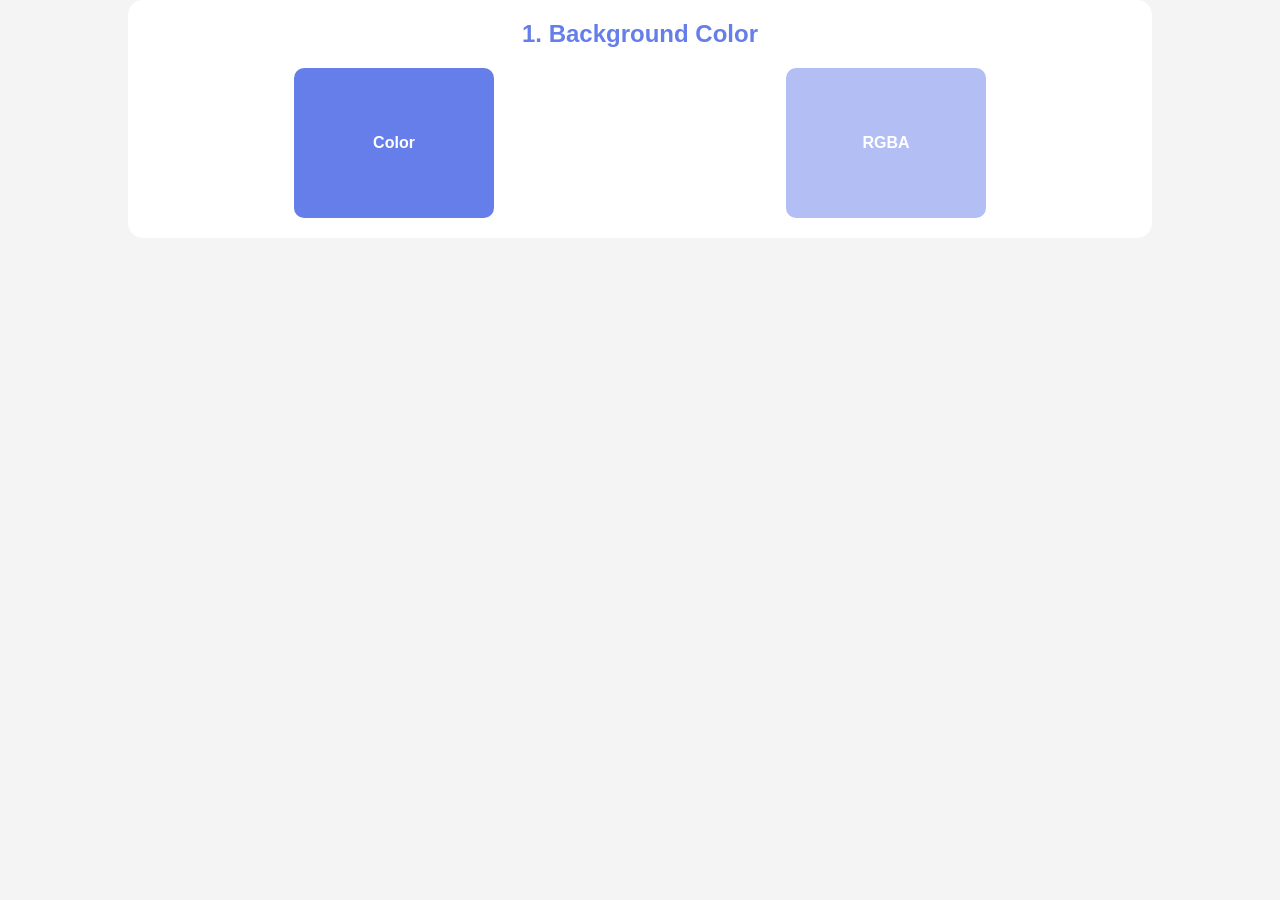
==== index.html @ f100b33e "Background color" ====
<!DOCTYPE html>
<html lang="en">
<head>
    <meta charset="UTF-8">
    <meta name="viewport" content="width=device-width, initial-scale=1.0">
    <title>CSS Background</title>
    <link href="style.css" rel="stylesheet">
</head>
<body>
    <main>
        <section>
        <h1>1. Background Color</h1>
        <div class="bg__example__box">
            <div class="color">Color</div>
            <div class="rgba">RGBA</div>
        </div>
        </section>
    </main>
</body>
</html>
---- style.css ----
* {
    margin: 0;
    padding: 0;
    box-sizing: border-box;
}
body {
    font-family: Arial, sans-serif;
    background-color: #f4f4f4 ;
}
main {
    background-color: #ffff;
    max-width: 80%;
    margin: auto;
    padding: 20px;
    border-radius: 15px;
}
main h1 {
    text-align: center;
    color: #667eea;
    margin-bottom: 20px;;
}
.bg__example__box {
    display: flex;
    justify-content: space-around;
}
.color {
    height: 150px;
    width: 200px;
    background-color: #667eea;
    border-radius: 10px;
    display: flex;
    justify-content: center;
    align-items: center;
    font-weight: bold;
    color: white;
}
.rgba {
    height: 150px;
    width: 200px;
    background-color: rgba(102, 126, 234, 0.5);
    border-radius: 10px;
    display: flex;
    justify-content: center;
    align-items: center;
    font-weight: bold;
    color: white;
}
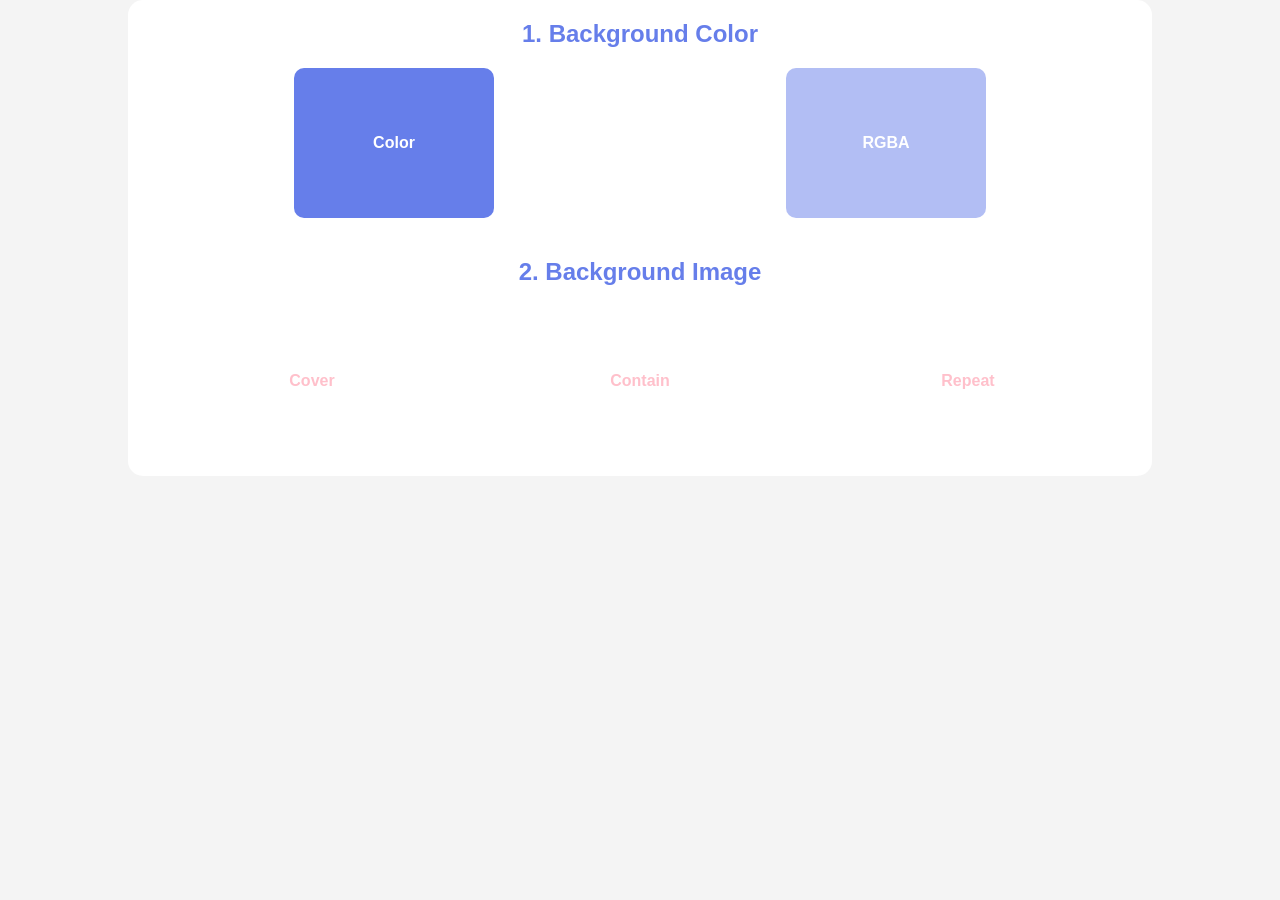
==== commit 4dd9204d: "Background Image Properties" ====
--- a/index.html
+++ b/index.html
@@ -9,12 +9,20 @@
 <body>
     <main>
         <section>
-        <h1>1. Background Color</h1>
-        <div class="bg__example__box">
+            <h1>1. Background Color</h1>
+            <div class="bg__color__box">
             <div class="color">Color</div>
             <div class="rgba">RGBA</div>
         </div>
         </section>
+        <section>
+            <h1 class="title">2. Background Image</h1>
+            <div class="bg__image__box">
+                <div class="cover">Cover</div>
+                <div class="contain">Contain</div>
+                <div class="repeat">Repeat</div>
+            </div>
+        </section>
     </main>
 </body>
 </html>
--- a/style.css
+++ b/style.css
@@ -17,9 +17,9 @@
 main h1 {
     text-align: center;
     color: #667eea;
-    margin-bottom: 20px;;
+    margin-bottom: 20px;
 }
-.bg__example__box {
+.bg__color__box {
     display: flex;
     justify-content: space-around;
 }
@@ -45,3 +45,52 @@
     font-weight: bold;
     color: white;
 }
+.bg__image__box  {
+    display: flex;
+    justify-content: space-around;
+    margin-top: 20px;
+}
+section .title {
+    margin-top: 40px;
+}
+.cover {
+    height: 150px;
+    width: 200px;
+    background-image: url("https://habsida-lms.s3.ap-northeast-2.amazonaws.com/webcore/logo.svg");
+    background-repeat: no-repeat;
+    background-size: cover;
+    background-position: center;
+    display: flex;
+    justify-content: center;
+    align-items: center;
+    font-weight: bold;
+    color: pink;
+}
+
+.contain {
+    height: 150px;
+    width: 200px;
+    background-image: url("https://habsida-lms.s3.ap-northeast-2.amazonaws.com/webcore/logo.svg");
+    background-repeat: no-repeat;
+    background-size: contain;
+    background-position: center;
+    display: flex;
+    justify-content: center;
+    align-items: center;
+    font-weight: bold;
+    color: pink;
+}
+
+.repeat {
+    height: 150px;
+    width: 200px;
+    background-image: url("https://habsida-lms.s3.ap-northeast-2.amazonaws.com/webcore/logo.svg");
+    background-repeat: repeat;
+    background-size: 85px 85px;
+    background-position: center;
+    display: flex;
+    justify-content: center;
+    align-items: center;
+    font-weight: bold;
+    color: pink;
+}
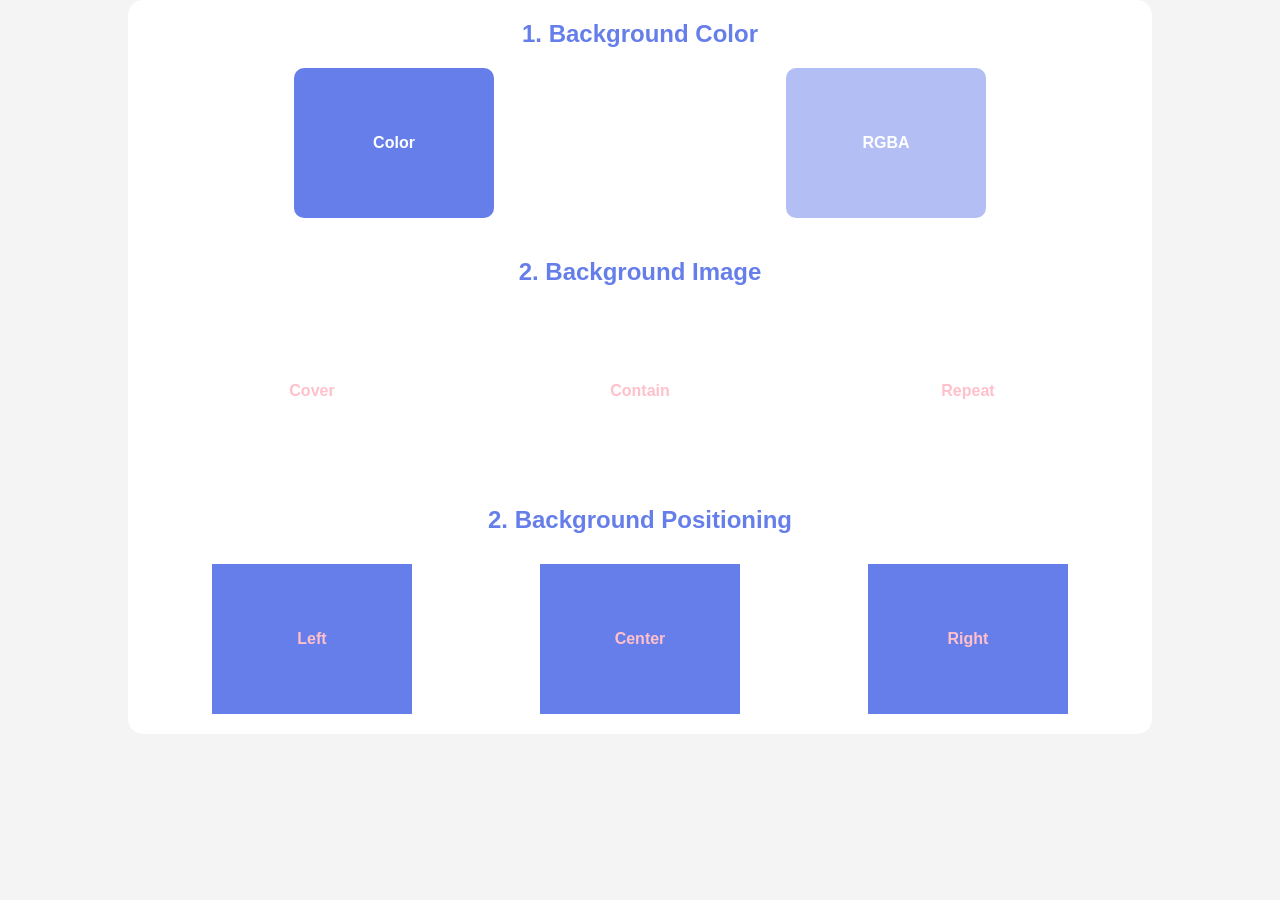
==== commit 06bbc1c6: "CSS background image positioning" ====
--- a/index.html
+++ b/index.html
@@ -23,6 +23,14 @@
                 <div class="repeat">Repeat</div>
             </div>
         </section>
+        <section>
+            <h1 class="title">2. Background Positioning</h1>
+            <div class="bg__positioning__box">
+                <div class="left">Left</div>
+                <div class="center">Center</div>
+                <div class="right">Right</div>
+            </div>
+        </section>
     </main>
 </body>
 </html>
--- a/style.css
+++ b/style.css
@@ -52,6 +52,7 @@
 }
 section .title {
     margin-top: 40px;
+    margin-bottom: 30px;
 }
 .cover {
     height: 150px;
@@ -93,4 +94,51 @@
     align-items: center;
     font-weight: bold;
     color: pink;
-}+}
+.bg__positioning__box  {
+    display: flex;
+    justify-content: space-around;
+    margin-top: 20px;
+}
+.left {
+    height: 150px;
+    width: 200px;
+    background-image: url("https://habsida-lms.s3.ap-northeast-2.amazonaws.com/webcore/logo.svg");
+    background-repeat: no-repeat;
+    background-size: 60px 60px;
+    background-position: top left;
+    display: flex;
+    justify-content: center;
+    align-items: center;
+    font-weight: bold;
+    color: pink;
+    background-color: #667eea;
+}
+.center{
+    height: 150px;
+    width: 200px;
+    background-image: url("https://habsida-lms.s3.ap-northeast-2.amazonaws.com/webcore/logo.svg");
+    background-repeat: no-repeat;
+    background-size: 60px 60px;
+    background-position: center;
+    display: flex;
+    justify-content: center;
+    align-items: center;
+    font-weight: bold;
+    color: pink;
+    background-color: #667eea;
+}
+.right{
+    height: 150px;
+    width: 200px;
+    background-image: url("https://habsida-lms.s3.ap-northeast-2.amazonaws.com/webcore/logo.svg");
+    background-repeat: no-repeat;
+    background-size: 60px 60px;
+    background-position: bottom right;
+    display: flex;
+    justify-content: center;
+    align-items: center;
+    font-weight: bold;
+    color: pink;
+    background-color: #667eea;
+}
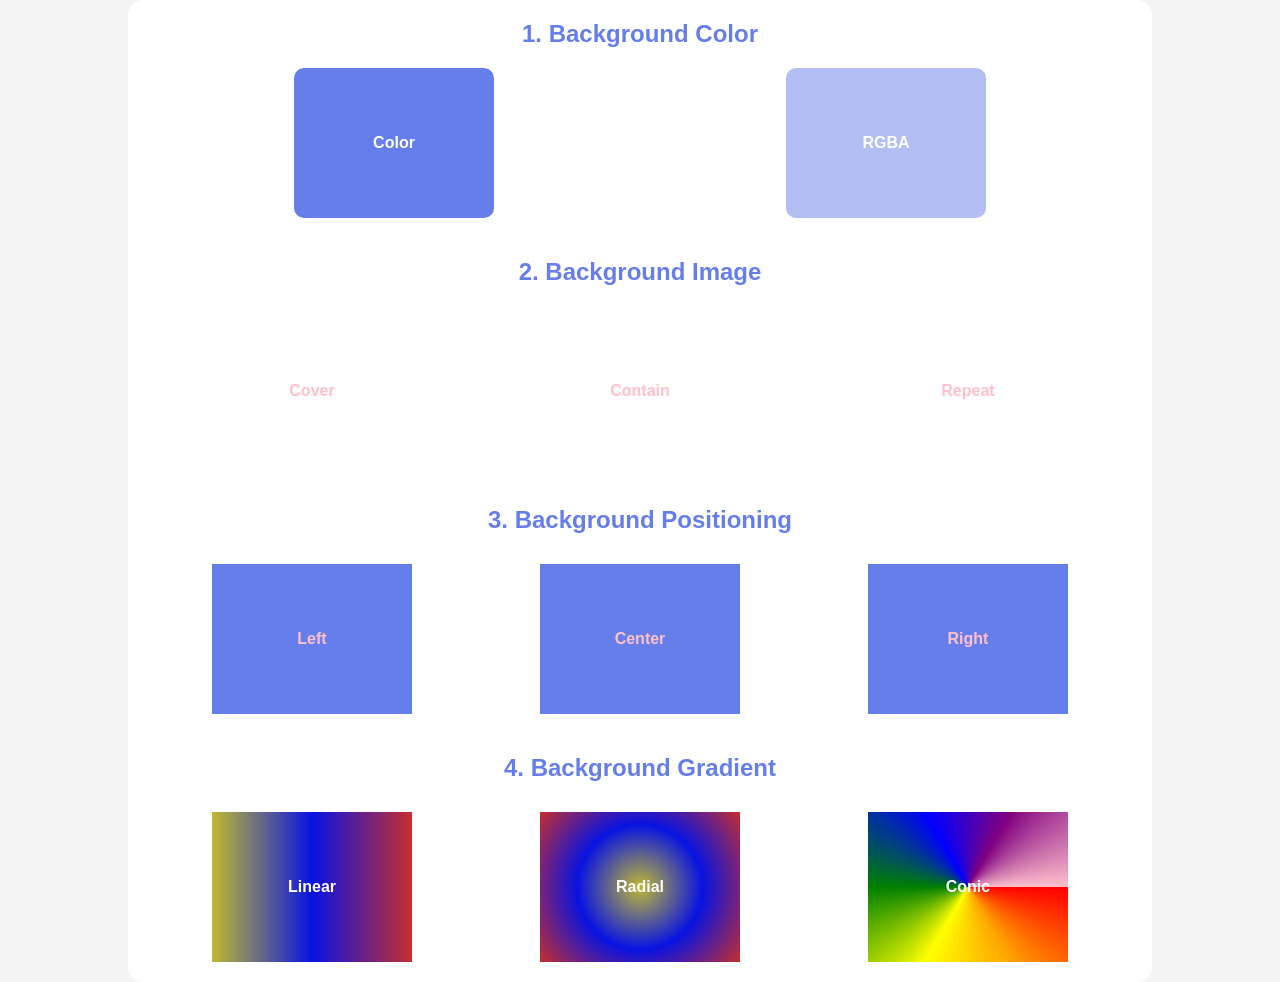
==== commit f445f393: "Background properties" ====
--- a/index.html
+++ b/index.html
@@ -24,13 +24,21 @@
             </div>
         </section>
         <section>
-            <h1 class="title">2. Background Positioning</h1>
+            <h1 class="title">3. Background Positioning</h1>
             <div class="bg__positioning__box">
                 <div class="left">Left</div>
                 <div class="center">Center</div>
                 <div class="right">Right</div>
             </div>
         </section>
+        <section>
+            <h1 class="title">4. Background Gradient</h1>
+            <div class="bg__gradient__box">
+                <div class="linear">Linear</div>
+                <div class="radial">Radial</div>
+                <div class="conic">Conic</div>
+            </div>
+        </section>
     </main>
 </body>
 </html>
--- a/style.css
+++ b/style.css
@@ -142,3 +142,39 @@
     color: pink;
     background-color: #667eea;
 }
+.bg__gradient__box {
+    display: flex;
+    justify-content: space-around;
+    margin-top: 20px;
+}
+.linear {
+    height: 150px;
+    width: 200px;
+    display: flex;
+    justify-content: center;
+    align-items: center;
+    font-weight: bold;
+    color: #ffff;
+    background: linear-gradient(to right, #c0b931, #0813e2 , rgb(197, 46, 46));
+}
+
+.radial {
+    height: 150px;
+    width: 200px;
+    display: flex;
+    justify-content: center;
+    align-items: center;
+    font-weight: bold;
+    color: #ffff;
+    background: radial-gradient(circle, #c0b931, #0813e2 , rgb(197, 46, 46));
+}
+.conic{
+    height: 150px;
+    width: 200px;
+    display: flex;
+    justify-content: center;
+    align-items: center;
+    font-weight: bold;
+    color: #ffff;
+    background: conic-gradient(from 90deg, red, orange, yellow, green, blue, purple, pink);
+}
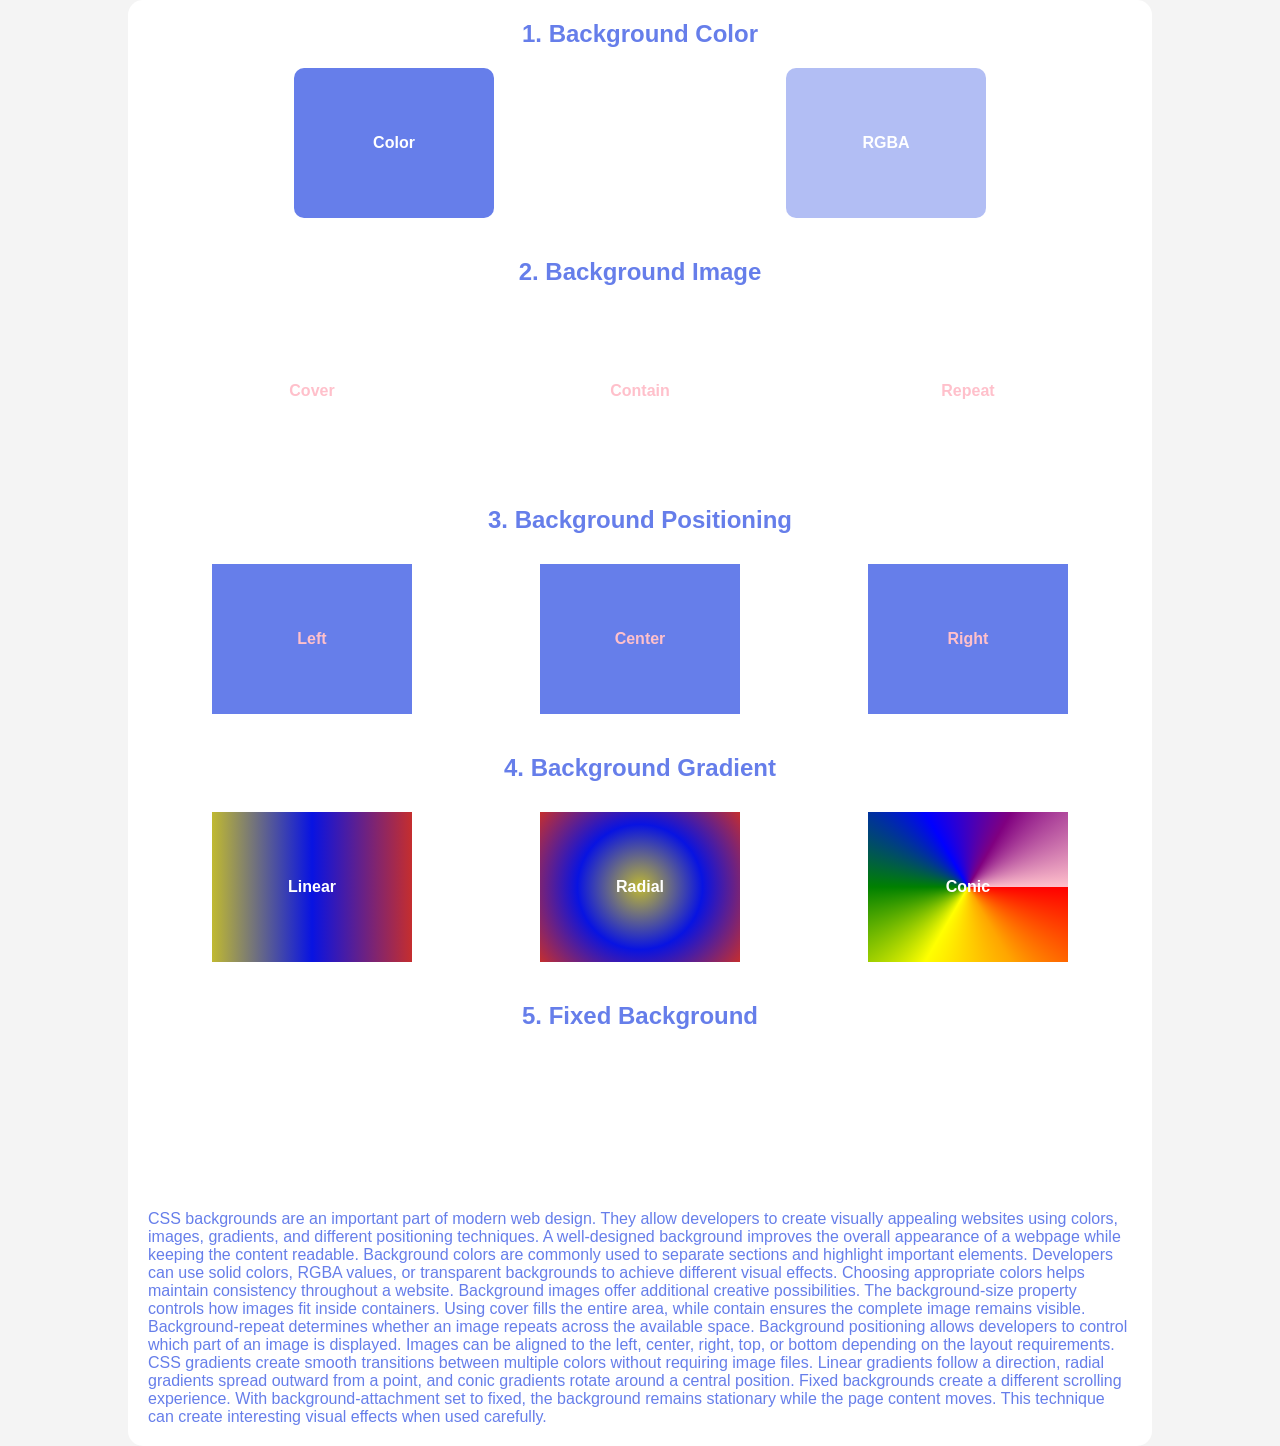
==== commit 14460d3c: "Fixed position" ====
--- a/index.html
+++ b/index.html
@@ -39,6 +39,56 @@
                 <div class="conic">Conic</div>
             </div>
         </section>
+        <section>
+            <h1 class="title">5. Fixed Background</h1>
+            <div class="fixed__bg__box">
+                <div class="fixed">Fixed</div>
+            </div>
+        </section>
+        <section>
+            
+            <div class="lorem">
+                
+<div class="text">
+  CSS backgrounds are an important part of modern web design.
+  They allow developers to create visually appealing websites
+  using colors, images, gradients, and different positioning
+  techniques. A well-designed background improves the overall
+  appearance of a webpage while keeping the content readable.
+
+  Background colors are commonly used to separate sections
+  and highlight important elements. Developers can use solid
+  colors, RGBA values, or transparent backgrounds to achieve
+  different visual effects. Choosing appropriate colors helps
+  maintain consistency throughout a website.
+
+  Background images offer additional creative possibilities.
+  The background-size property controls how images fit inside
+  containers. Using cover fills the entire area, while contain
+  ensures the complete image remains visible. Background-repeat
+  determines whether an image repeats across the available space.
+
+  Background positioning allows developers to control which
+  part of an image is displayed. Images can be aligned to
+  the left, center, right, top, or bottom depending on the
+  layout requirements.
+
+  CSS gradients create smooth transitions between multiple
+  colors without requiring image files. Linear gradients follow
+  a direction, radial gradients spread outward from a point,
+  and conic gradients rotate around a central position.
+
+  Fixed backgrounds create a different scrolling experience.
+  With background-attachment set to fixed, the background
+  remains stationary while the page content moves. This
+  technique can create interesting visual effects when used
+  carefully.
+</div>
+
+
+            </div>
+        </section>
+
     </main>
 </body>
 </html>
--- a/style.css
+++ b/style.css
@@ -177,4 +177,22 @@
     font-weight: bold;
     color: #ffff;
     background: conic-gradient(from 90deg, red, orange, yellow, green, blue, purple, pink);
+}
+.fixed {
+    height: 150px;
+    width: 100%;
+    background-image: url("https://habsida-lms.s3.ap-northeast-2.amazonaws.com/webcore/logo.svg");
+    display: flex;
+    justify-content: center;
+    align-items: center;
+    margin-top: 20px;
+    background-repeat: no-repeat;
+    background-attachment: fixed;
+    background-size: contain;
+    background-position: center;
+    color: #ffff;
+    font-weight: bold;
+}
+.text {
+    color: #667eea;
 }
